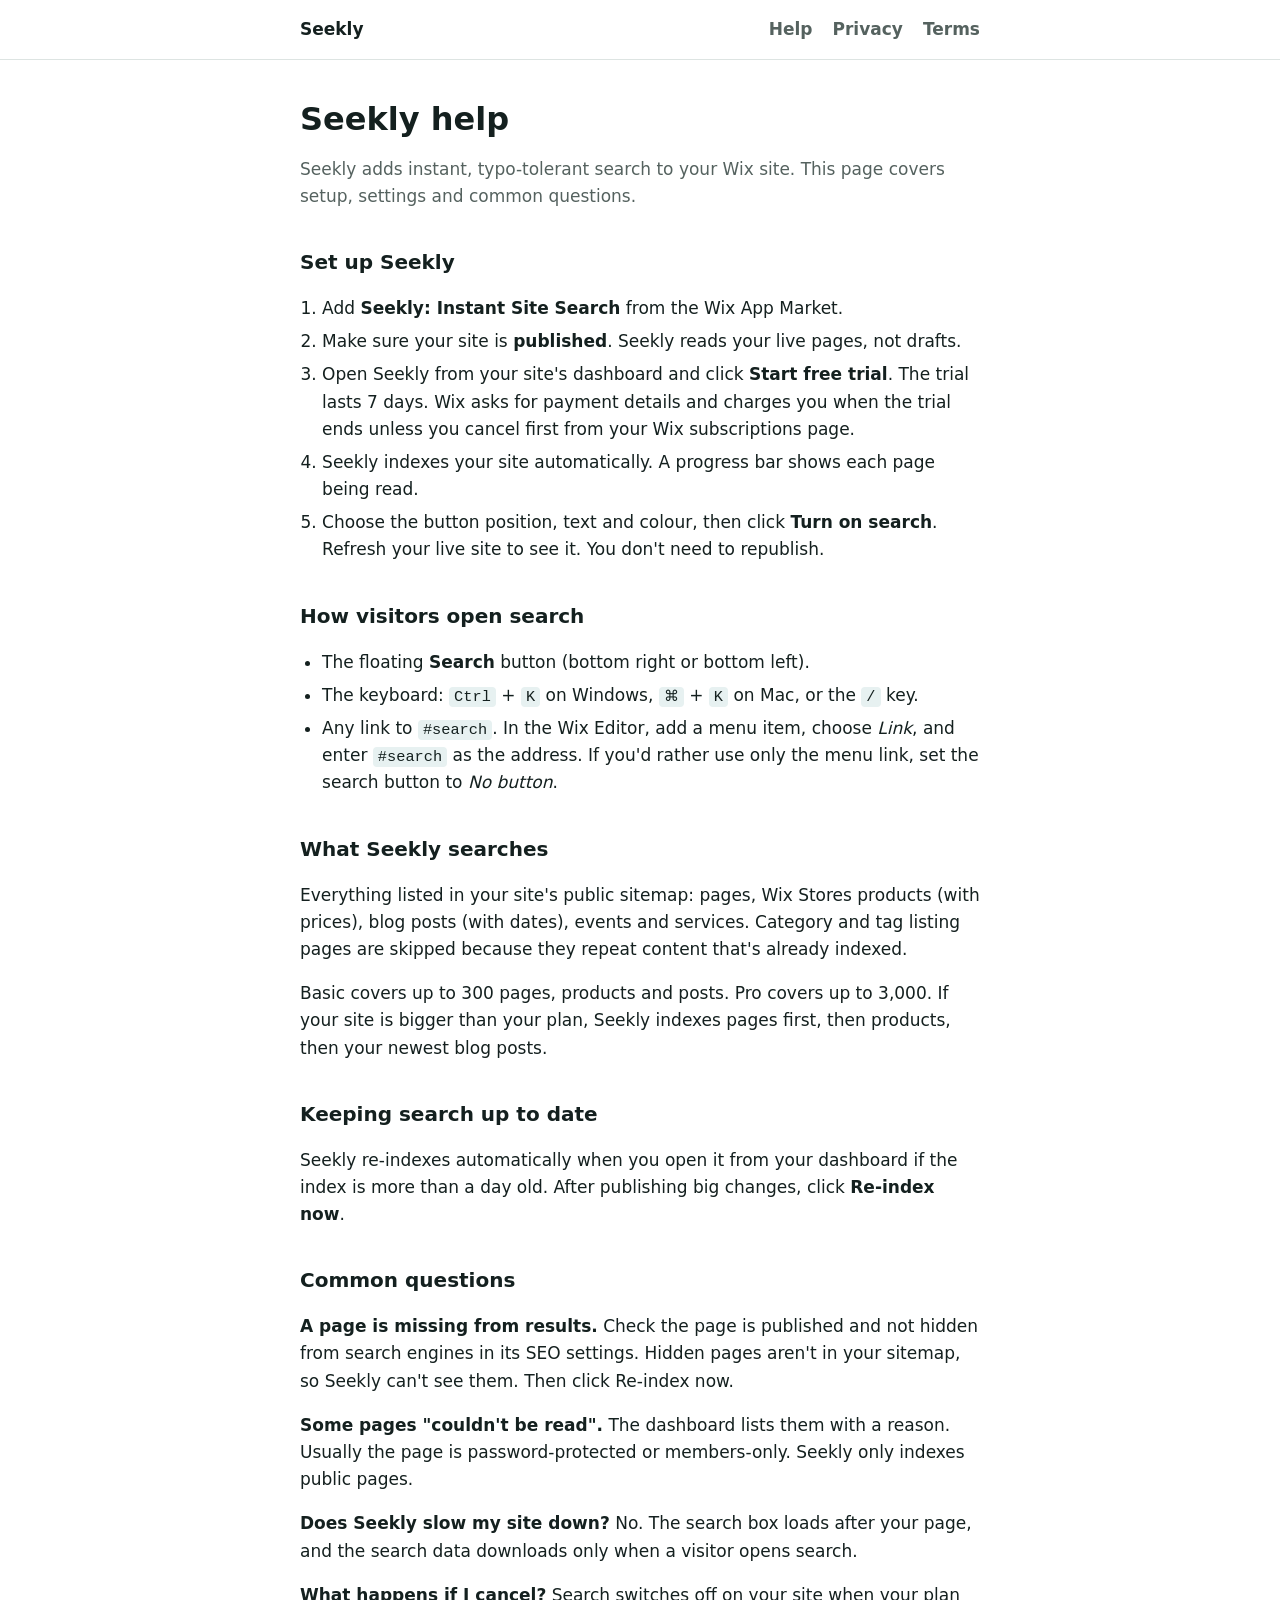
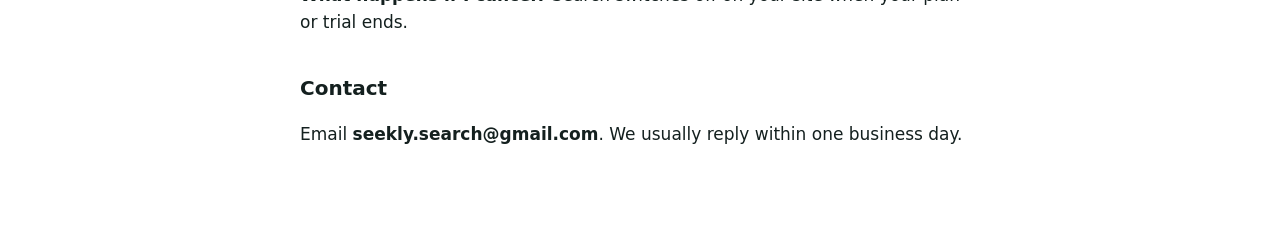
==== index.html @ 1f3d008b "Seekly help, privacy and terms pages Co-Authored-By: Claude Opus 5.5 <noreply@anthropic.com>" ====
<!doctype html>
<html lang="en">
<head>
<meta charset="utf-8">
<meta name="viewport" content="width=device-width, initial-scale=1">
<title>Seekly Help</title>
<meta name="description" content="How to set up and use Seekly: Instant Site Search on your Wix site.">
<link rel="stylesheet" href="style.css">
</head>
<body>
<header><div><a href="index.html">Seekly</a><a href="index.html">Help</a><a href="privacy.html">Privacy</a><a href="terms.html">Terms</a></div></header>
<main>
<h1>Seekly help</h1>
<p class="muted">Seekly adds instant, typo-tolerant search to your Wix site. This page covers setup, settings and common questions.</p>

<h2>Set up Seekly</h2>
<ol>
  <li>Add <strong>Seekly: Instant Site Search</strong> from the Wix App Market.</li>
  <li>Make sure your site is <strong>published</strong>. Seekly reads your live pages, not drafts.</li>
  <li>Open Seekly from your site's dashboard and click <strong>Start free trial</strong>. The trial lasts 7 days. Wix asks for payment details and charges you when the trial ends unless you cancel first from your Wix subscriptions page.</li>
  <li>Seekly indexes your site automatically. A progress bar shows each page being read.</li>
  <li>Choose the button position, text and colour, then click <strong>Turn on search</strong>. Refresh your live site to see it. You don't need to republish.</li>
</ol>

<h2>How visitors open search</h2>
<ul>
  <li>The floating <strong>Search</strong> button (bottom right or bottom left).</li>
  <li>The keyboard: <kbd>Ctrl</kbd> + <kbd>K</kbd> on Windows, <kbd>⌘</kbd> + <kbd>K</kbd> on Mac, or the <kbd>/</kbd> key.</li>
  <li>Any link to <code>#search</code>. In the Wix Editor, add a menu item, choose <em>Link</em>, and enter <code>#search</code> as the address. If you'd rather use only the menu link, set the search button to <em>No button</em>.</li>
</ul>

<h2>What Seekly searches</h2>
<p>Everything listed in your site's public sitemap: pages, Wix Stores products (with prices), blog posts (with dates), events and services. Category and tag listing pages are skipped because they repeat content that's already indexed.</p>
<p>Basic covers up to 300 pages, products and posts. Pro covers up to 3,000. If your site is bigger than your plan, Seekly indexes pages first, then products, then your newest blog posts.</p>

<h2>Keeping search up to date</h2>
<p>Seekly re-indexes automatically when you open it from your dashboard if the index is more than a day old. After publishing big changes, click <strong>Re-index now</strong>.</p>

<h2>Common questions</h2>
<p><strong>A page is missing from results.</strong> Check the page is published and not hidden from search engines in its SEO settings. Hidden pages aren't in your sitemap, so Seekly can't see them. Then click Re-index now.</p>
<p><strong>Some pages "couldn't be read".</strong> The dashboard lists them with a reason. Usually the page is password-protected or members-only. Seekly only indexes public pages.</p>
<p><strong>Does Seekly slow my site down?</strong> No. The search box loads after your page, and the search data downloads only when a visitor opens search.</p>
<p><strong>What happens if I cancel?</strong> Search switches off on your site when your plan or trial ends.</p>

<h2>Contact</h2>
<p>Email <strong>seekly.search@gmail.com</strong>. We usually reply within one business day.</p>
</main>
</body>
</html>
---- style.css ----
:root { --bg: #ffffff; --fg: #14201f; --muted: #55625f; --line: #dde4e2; --accent: #0f766e; }
@media (prefers-color-scheme: dark) { :root { --bg: #101716; --fg: #e8efee; --muted: #9db0ae; --line: #24302f; --accent: #2bb3a6; color-scheme: dark; } }
* { box-sizing: border-box; }
body { margin: 0; background: var(--bg); color: var(--fg); font: 17px/1.6 "Segoe UI", system-ui, -apple-system, sans-serif; }
main { max-width: 720px; margin: 0 auto; padding: 40px 20px 80px; }
header { border-bottom: 1px solid var(--line); }
header div { max-width: 720px; margin: 0 auto; padding: 16px 20px; display: flex; gap: 20px; flex-wrap: wrap; align-items: center; }
header a { color: var(--muted); text-decoration: none; font-weight: 600; }
header a:first-child { color: var(--fg); font-weight: 700; margin-right: auto; }
header a:hover, header a:focus-visible { color: var(--accent); }
h1 { font-size: 2rem; line-height: 1.2; margin: 0 0 8px; text-wrap: balance; }
h2 { font-size: 1.25rem; margin: 36px 0 8px; }
p, li { color: var(--fg); }
.muted { color: var(--muted); }
a { color: var(--accent); }
code, kbd { font: 0.9em ui-monospace, Consolas, monospace; background: color-mix(in srgb, var(--accent) 10%, var(--bg)); padding: 1px 5px; border-radius: 4px; }
ol, ul { padding-left: 1.3em; }
li + li { margin-top: 6px; }
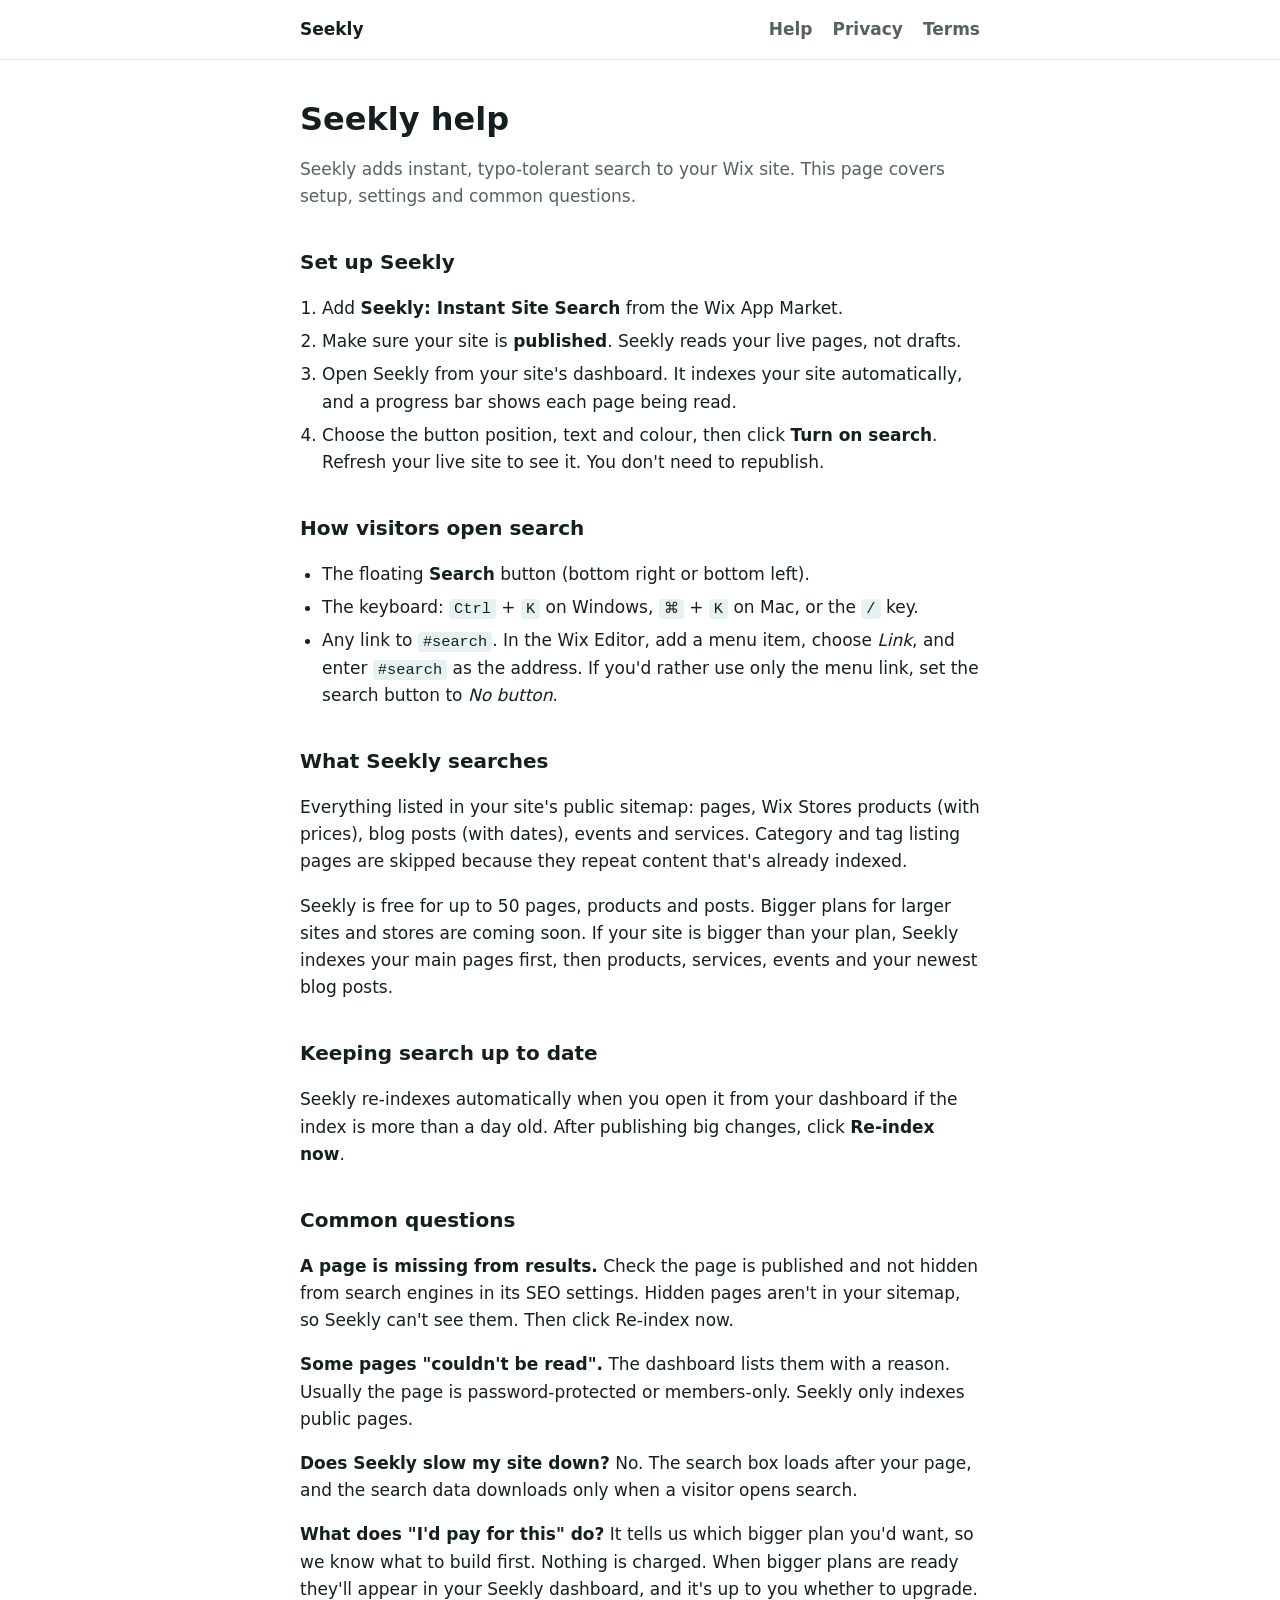
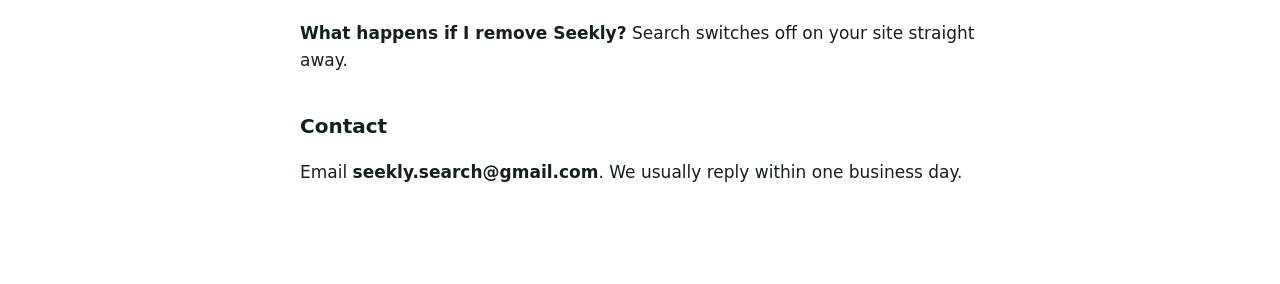
==== commit 8f99ee54: "Free plan: help, privacy and terms updates" ====
--- a/index.html
+++ b/index.html
@@ -17,8 +17,7 @@
 <ol>
   <li>Add <strong>Seekly: Instant Site Search</strong> from the Wix App Market.</li>
   <li>Make sure your site is <strong>published</strong>. Seekly reads your live pages, not drafts.</li>
-  <li>Open Seekly from your site's dashboard and click <strong>Start free trial</strong>. The trial lasts 7 days. Wix asks for payment details and charges you when the trial ends unless you cancel first from your Wix subscriptions page.</li>
-  <li>Seekly indexes your site automatically. A progress bar shows each page being read.</li>
+  <li>Open Seekly from your site's dashboard. It indexes your site automatically, and a progress bar shows each page being read.</li>
   <li>Choose the button position, text and colour, then click <strong>Turn on search</strong>. Refresh your live site to see it. You don't need to republish.</li>
 </ol>
 
@@ -31,7 +30,7 @@
 
 <h2>What Seekly searches</h2>
 <p>Everything listed in your site's public sitemap: pages, Wix Stores products (with prices), blog posts (with dates), events and services. Category and tag listing pages are skipped because they repeat content that's already indexed.</p>
-<p>Basic covers up to 300 pages, products and posts. Pro covers up to 3,000. If your site is bigger than your plan, Seekly indexes pages first, then products, then your newest blog posts.</p>
+<p>Seekly is free for up to 50 pages, products and posts. Bigger plans for larger sites and stores are coming soon. If your site is bigger than your plan, Seekly indexes your main pages first, then products, services, events and your newest blog posts.</p>
 
 <h2>Keeping search up to date</h2>
 <p>Seekly re-indexes automatically when you open it from your dashboard if the index is more than a day old. After publishing big changes, click <strong>Re-index now</strong>.</p>
@@ -40,7 +39,8 @@
 <p><strong>A page is missing from results.</strong> Check the page is published and not hidden from search engines in its SEO settings. Hidden pages aren't in your sitemap, so Seekly can't see them. Then click Re-index now.</p>
 <p><strong>Some pages "couldn't be read".</strong> The dashboard lists them with a reason. Usually the page is password-protected or members-only. Seekly only indexes public pages.</p>
 <p><strong>Does Seekly slow my site down?</strong> No. The search box loads after your page, and the search data downloads only when a visitor opens search.</p>
-<p><strong>What happens if I cancel?</strong> Search switches off on your site when your plan or trial ends.</p>
+<p><strong>What does "I'd pay for this" do?</strong> It tells us which bigger plan you'd want, so we know what to build first. Nothing is charged. When bigger plans are ready they'll appear in your Seekly dashboard, and it's up to you whether to upgrade.</p>
+<p><strong>What happens if I remove Seekly?</strong> Search switches off on your site straight away.</p>
 
 <h2>Contact</h2>
 <p>Email <strong>seekly.search@gmail.com</strong>. We usually reply within one business day.</p>
